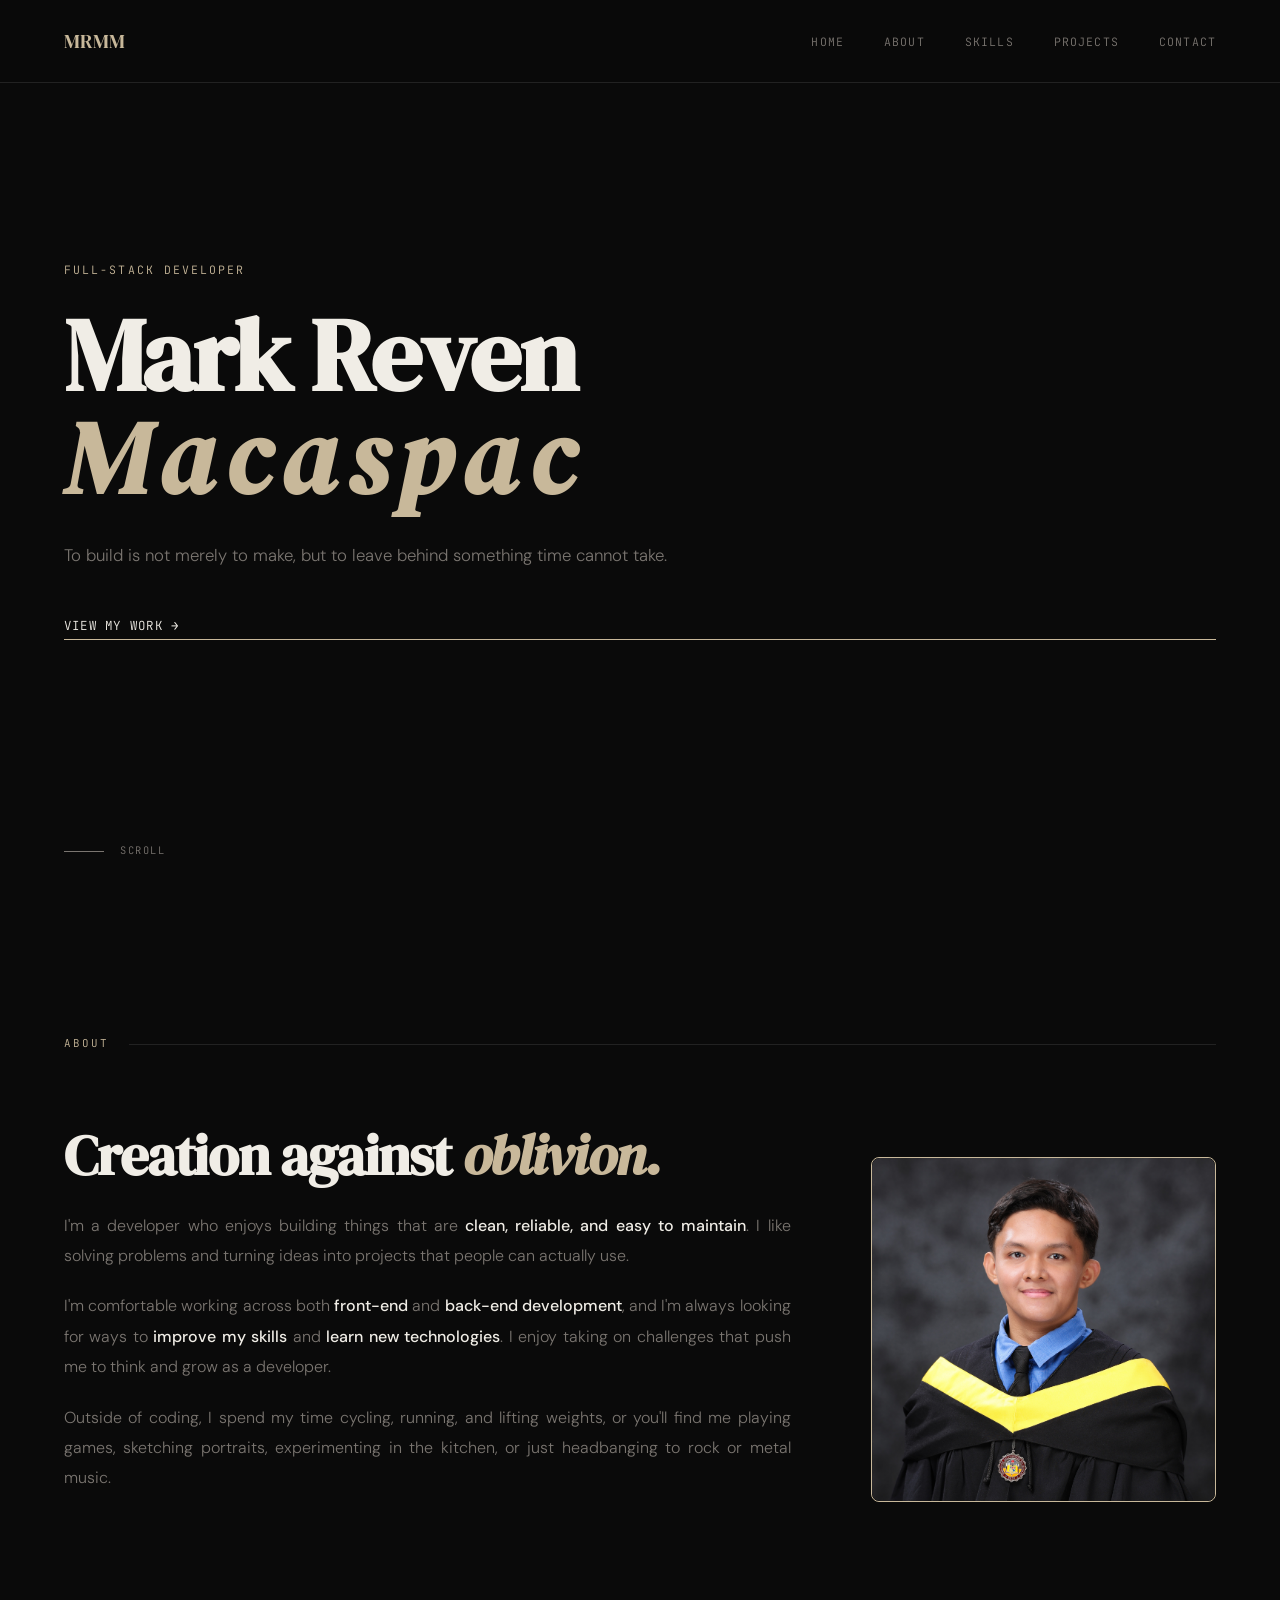
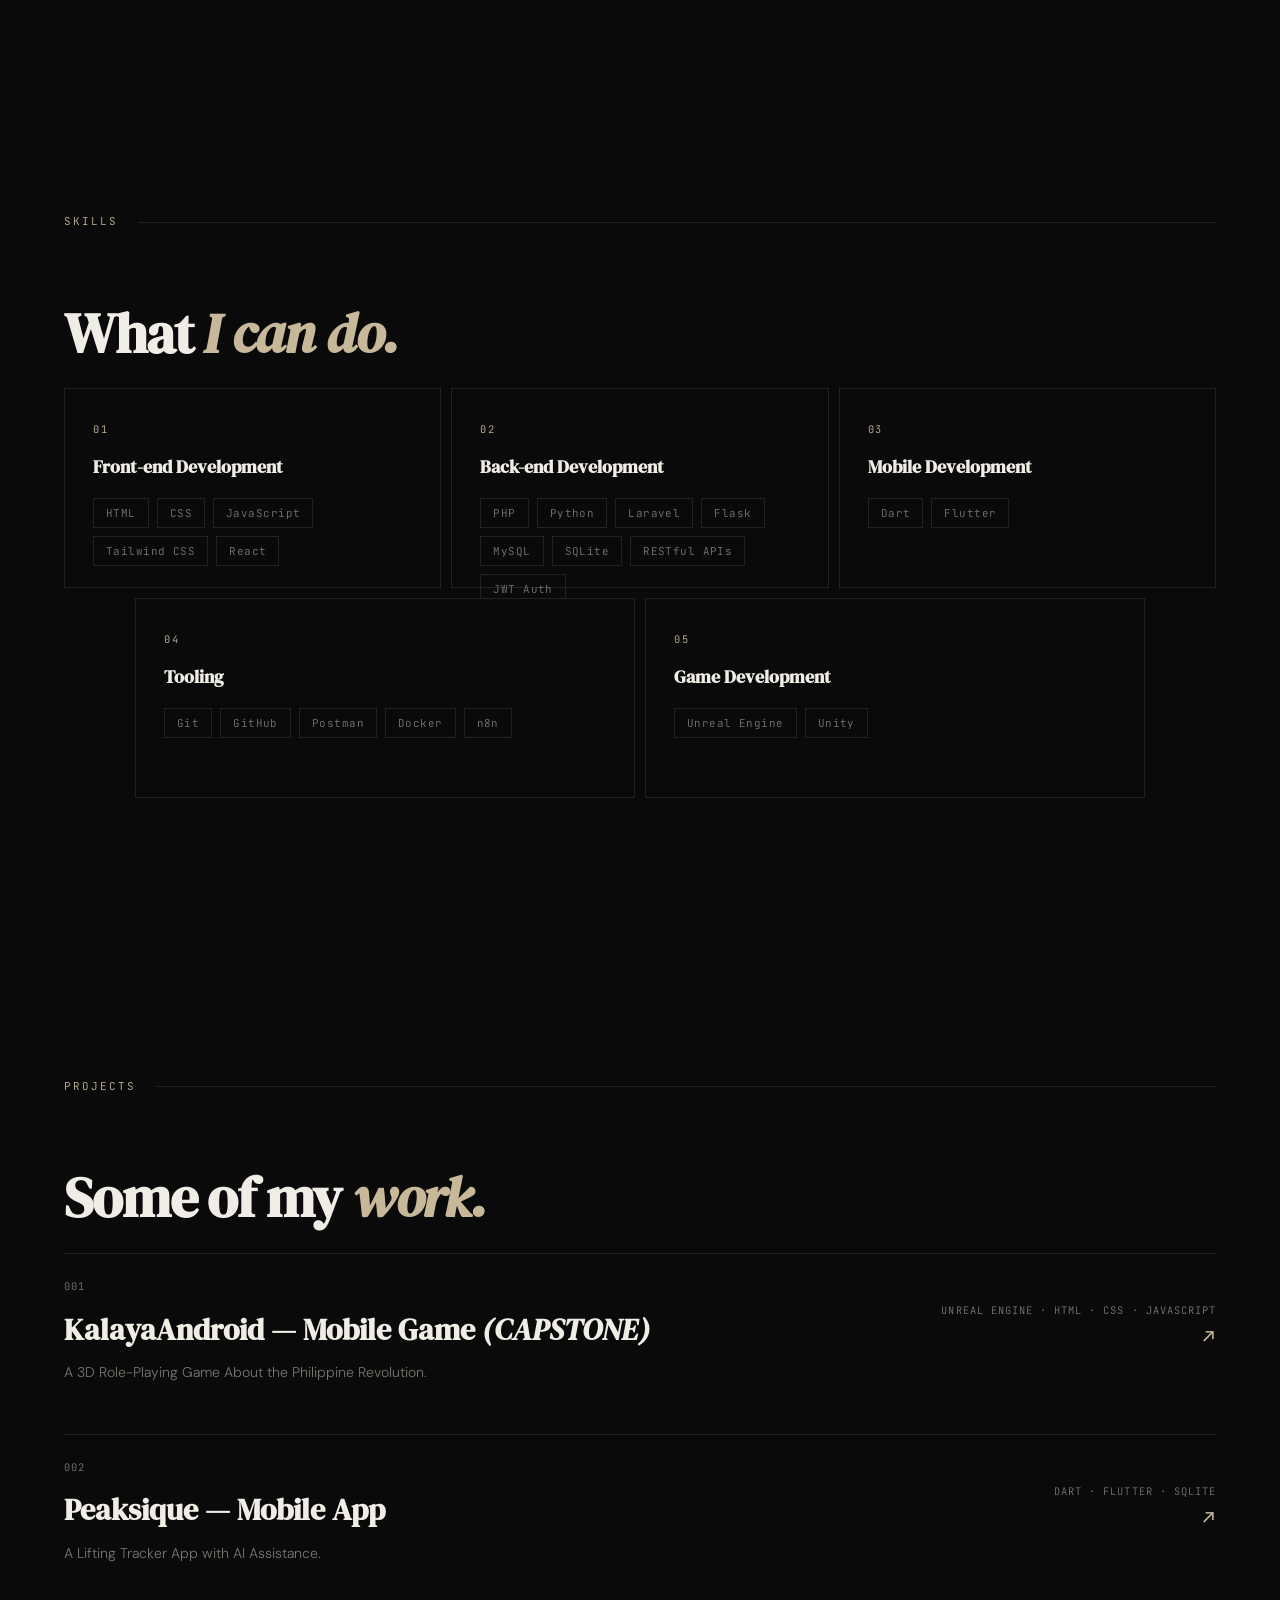
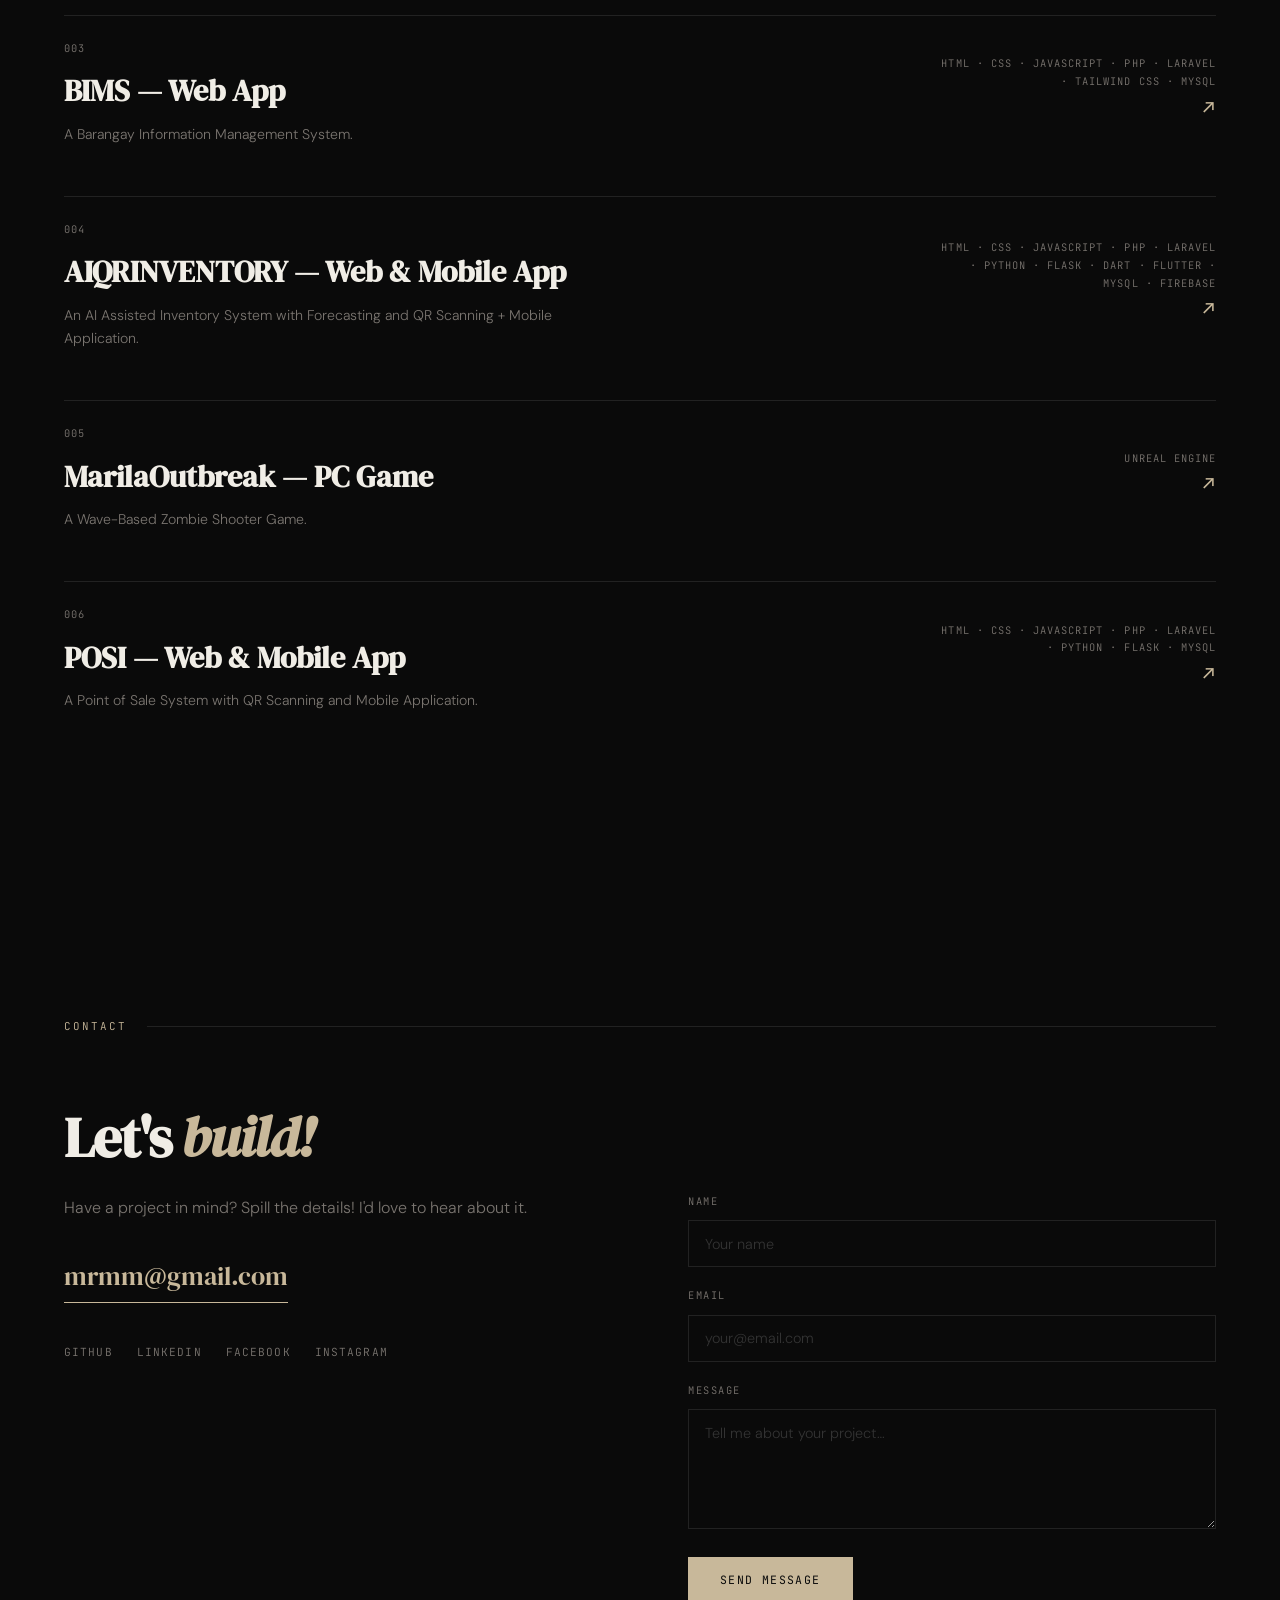
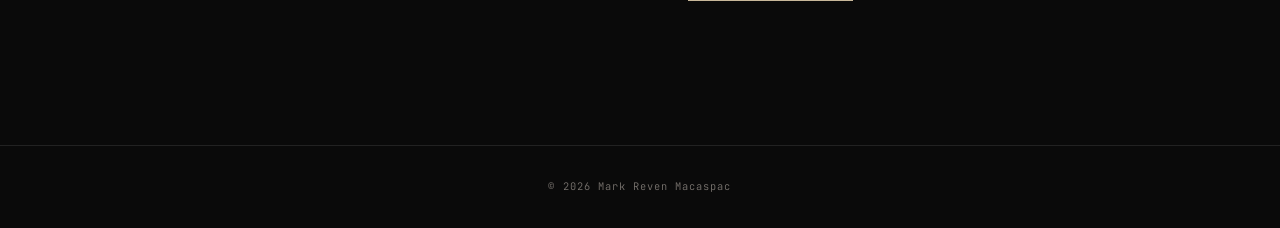
==== public/index.html @ c31ffb67 "simple loader" ====
<!DOCTYPE html>
<html lang="en">
<head>
    <meta charset="UTF-8">
    <meta name="viewport" content="width=device-width, initial-scale=1.0">
    <title>Portfolio — Mark Reven Macaspac </title>
    <link rel="preconnect" href="https://fonts.googleapis.com">
    <link href="https://fonts.googleapis.com/css2?family=DM+Serif+Display:ital@0;1&family=DM+Sans:wght@300;400;500&family=JetBrains+Mono:wght@400;500&display=swap" rel="stylesheet">
    <link rel="stylesheet" href="./styles/main.css">

</head>
<body>
    <div id="loader">
        <div class="loader-inner">
            <span class="loader-logo">MRMM</span>
            <div class="loader-bar-track">
                <div class="loader-bar-fill"></div>
            </div>
        </div>
    </div>
   <nav>
        <a href="#home" class="nav-logo">MRMM</a>
        <button class="nav-burger" aria-label="Toggle menu" aria-expanded="false">
            <span></span><span></span><span></span>
        </button>
        <ul class="nav-links">
            <li><a href="#home">Home</a></li>
            <li><a href="#about">About</a></li>
            <li><a href="#skills">Skills</a></li>
            <li><a href="#projects">Projects</a></li>
            <li><a href="#contact">Contact</a></li>
        </ul>
    </nav>

    <section id="home">
        <p class="home-title">Full-stack Developer</p>
        <h1 class="home-name">Mark Reven <em>Macaspac</em></h1>
        <p class="home-description">To build is not merely to make, but to leave behind something time cannot take.</p>
        <a href="#projects" class="home-button">VIEW MY WORK →</a>
        <div class="home-scroll">scroll</div>
    </section>
    
    <section id="about">
        <div class="section-rule"><div class="section-name">About</div></div>
        
        <div class="about-grid">
            
            <div class="about-text">
                <h2 class="section-heading">Creation against<em> oblivion.</em></h2>
                <p>I'm a developer who enjoys building things that are <strong> clean, reliable, and easy to maintain</strong>. I like solving problems and turning ideas into projects that people can actually use.</p>
                <p>I'm comfortable working across both <strong> front-end</strong> and <strong> back-end development</strong>, and I'm always looking for ways to <strong> improve my skills</strong> and <strong> learn new technologies</strong>. I enjoy taking on challenges that push me to think and grow as a developer.</p>
                <p>Outside of coding, I spend my time cycling, running, and lifting weights, or you'll find me playing games, sketching portraits, experimenting in the kitchen, or just headbanging to rock or metal music.</p>
            </div>
            <div class="about-image">
                <img src="./img/GradPic1x1.jpg" alt="Mark Reven Macaspac">
            </div>
        </div>
    </section>

    <section id="skills">
        <div class="section-rule"><div class="section-name">Skills</div></div>
        <h2 class="section-heading">What <em>I can do.</em></h2>
        <div class="skills-grid">
           
            <div class="skills-card">
                <p class="skills-card-num">01</p>
                <h3 class="skills-card-title">Front-end Development</h3>
                <div class="skills-tags">
                    <span class="skills-tag">HTML</span>
                    <span class="skills-tag">CSS</span>
                    <span class="skills-tag">JavaScript</span>
                    <span class="skills-tag">Tailwind CSS</span>
                    <span class="skills-tag">React</span>
                </div>
            </div>
            <div class="skills-card">
                <p class="skills-card-num">02</p>
                <h3 class="skills-card-title">Back-end Development</h3>
                <div class="skills-tags">
                    <span class="skills-tag">PHP</span>
                    <span class="skills-tag">Python</span>
                    <span class="skills-tag">Laravel</span>
                    <span class="skills-tag">Flask</span>
                    <span class="skills-tag">MySQL</span>
                    <span class="skills-tag">SQLite</span>
                    <span class="skills-tag">RESTful APIs</span>
                    <span class="skills-tag">JWT Auth</span>
                </div>
            </div>
            <div class="skills-card">
                <p class="skills-card-num">03</p>
                <h3 class="skills-card-title">Mobile Development</h3>
                <div class="skills-tags">
                    <span class="skills-tag">Dart</span>
                    <span class="skills-tag">Flutter</span>
                </div>
            </div>
            
            <div class="skills-card-row2">
                <div class="skills-card" id="tooling">
                    <p class="skills-card-num">04</p>
                    <h3 class="skills-card-title">Tooling</h3>
                    <div class="skills-tags">
                        <span class="skills-tag">Git</span>
                        <span class="skills-tag">GitHub</span>
                        <span class="skills-tag">Postman</span>
                        <span class="skills-tag">Docker</span>
                        <span class="skills-tag">n8n</span>
                    </div>
                </div>
                <div class="skills-card" id="game-dev">
                    <p class="skills-card-num">05</p>
                    <h3 class="skills-card-title">Game Development</h3>
                    <div class="skills-tags">
                        <span class="skills-tag">Unreal Engine</span>
                        <span class="skills-tag">Unity</span>
                    </div>
                </div>
            </div>
        </div>
    </section>

    <section id="projects">
        <div class="section-rule"><div class="section-name">Projects</div></div>
        <h2 class="section-heading">Some of my <em>work.</em></h2>
        <div class="projects-list">
            <div class="project-item">
                <div class="project-summary">
                    <div>
                        <p class="project-num">001</p>
                        <h3 class="project-name">KalayaAndroid — Mobile Game <em> (CAPSTONE)</em></h3>
                        <p class="project-desc">A 3D Role-Playing Game About the Philippine Revolution.</p>
                    </div>
                    <div class="project-tags">
                        <span class="project-stack">Unreal Engine · HTML · CSS  · Javascript</span>
                        <span class="project-arrow">↗</span>
                    </div>
                </div>
                <div class="project-preview">
                    <div class="preview-gallery-horizontal">
                        <img src="./img/kalayaandroidhome.png" alt="Pic">
                    </div>
                    <div class="preview-info">
                        <div class="preview-header">
                            <h3 class="preview-title">001 / MOBILE GAME (CAPSTONE)</h3>
                            <h2>KalayaAndroid</h2>
                            <p>A 3D Role-Playing Game About the Philippine Revolution.</p>
                        </div>
                        <div class="preview-about">
                            <h3 class="preview-title">About</h3>
                            <p>KalayaAndroid is an offline 3D RPG inspired by the events of the Philippine Revolution during the Spanish colonial period. Players explore historical settings, interact with characters, and experience story-driven gameplay that aims to promote awareness of Philippine history through interactive entertainment.</p>
                        </div>
                        <div class="preview-stack">
                            <h3 class="preview-title">Stack</h3>
                            <div class="stack-tags">
                                <span class="stack-tag">Unreal Engine</span>
                                <span class="stack-tag">HTML</span>
                                <span class="stack-tag">CSS</span>
                                <span class="stack-tag">Javascript</span>
                            </div>
                        </div>
                        <div class="preview-btn">
                            <a href="https://kalayaandroid.netlify.app/" class="btn-demo" target="_blank">🔗 Live Demo</a>
                        </div>
                    </div>
                </div>
            </div>
            <div class="project-item">
                <div class="project-summary">
                    <div>
                        <p class="project-num">002</p>
                        <h3 class="project-name">Peaksique — Mobile App</h3>
                        <p class="project-desc">A Lifting Tracker App with AI Assistance.</p>
                    </div>
                    <div class="project-tags">
                        <span class="project-stack">Dart · Flutter · SQLite</span>
                        <span class="project-arrow">↗</span>
                    </div>
                </div>
                <div class="project-preview">
                    <div class="preview-gallery-vertical">
                        <img src="./img/peaksiqueopen.jpg" alt="Pic">
                    </div>
                    <div class="preview-info">
                        <div class="preview-header">
                            <h3 class="preview-title">002 / Mobile App</h3>
                            <h2>Peaksique</h2>
                            <p>A Lifting Tracker App with AI Assistance.</p>
                        </div>
                        <div class="preview-about">
                            <h3 class="preview-title">About</h3>
                            <p>Peaksique is a fitness companion designed to help users track workouts, monitor progress, and organize training sessions. The application provides AI-assisted guidance and stores workout history locally for offline access.</p>
                        </div>
                        <div class="preview-stack">
                            <h3 class="preview-title">Stack</h3>
                            <div class="stack-tags">
                                <span class="stack-tag">Dart</span>
                                <span class="stack-tag">Flutter</span>
                                <span class="stack-tag">SQLite</span>
                            </div>
                        </div>
                        <div class="preview-btn">
                            <a class="btn-demo">🔗 Live Demo</a>
                        </div>
                    </div>
                </div>
            </div>
            <div class="project-item">
                <div class="project-summary">
                    <div>
                        <p class="project-num">003</p>
                        <h3 class="project-name">BIMS — Web App</h3>
                        <p class="project-desc">A Barangay Information Management System.</p>
                    </div>
                    <div class="project-tags">
                        <span class="project-stack">HTML · CSS · JavaScript · PHP · Laravel · Tailwind CSS · MySQL</span>
                        <span class="project-arrow">↗</span>
                    </div>
                </div>
                <div class="project-preview">
                    <div class="preview-gallery-horizontal">
                        <img src="./img/bimshome.png" alt="Pic">
                    </div>
                    <div class="preview-info">
                        <div class="preview-header">
                            <h3 class="preview-title">003 / Web App</h3>
                            <h2>BIMS</h2>
                            <p>A Barangay Information Management System.</p>
                        </div>
                        <div class="preview-about">
                            <h3 class="preview-title">About</h3>
                            <p>BIMS is a web-based information system developed to streamline barangay operations and record management. It centralizes resident information and simplifies administrative processes for faster and more efficient services.</p>
                        </div>
                        <div class="preview-stack">
                            <h3 class="preview-title">Stack</h3>
                            <div class="stack-tags">
                                <span class="stack-tag">Unreal Engine</span>
                                <span class="stack-tag">HTML</span>
                                <span class="stack-tag">CSS</span>
                                <span class="stack-tag">Javascript</span>
                            </div>
                        </div>
                        <div class="preview-btn">
                            <a class="btn-demo">🔗 Live Demo</a>
                        </div>
                    </div>
                </div>
            </div>
            <div class="project-item">
                <div class="project-summary">
                    <div>
                        <p class="project-num">004</p>
                        <h3 class="project-name">AIQRINVENTORY — Web & Mobile App</h3>
                        <p class="project-desc">An AI Assisted Inventory System with Forecasting and QR Scanning + Mobile Application.</p>
                    </div>
                    <div class="project-tags">
                        <span class="project-stack">HTML · CSS · JavaScript · PHP · Laravel · Python · Flask · Dart · Flutter · MySQL · Firebase</span>
                        <span class="project-arrow">↗</span>
                    </div>
                </div>
                <div class="project-preview">
                    <div class="preview-gallery-horizontal">
                        <img src="./img/aiqrinventorylogin.png" alt="Pic">
                    </div>
                    <div class="preview-info">
                        <div class="preview-header">
                            <h3 class="preview-title">004 / Web & Mobile App</h3>
                            <h2>AIQRINVENTORY</h2>
                            <p>An AI Assisted Inventory System with Forecasting and QR Scanning + Mobile Application.</p>
                        </div>
                        <div class="preview-about">
                            <h3 class="preview-title">About</h3>
                            <p>AIQRINVENTORY is an inventory management platform that combines AI-powered demand forecasting with QR code technology. The system helps businesses monitor stock levels, predict future demand, and manage inventory through both web and mobile applications.</p>
                        </div>
                        <div class="preview-stack">
                            <h3 class="preview-title">Stack</h3>
                            <div class="stack-tags">
                                <span class="stack-tag">HTML</span>
                                <span class="stack-tag">CSS</span>
                                <span class="stack-tag">Javascript</span>
                                <span class="stack-tag">PHP</span>
                                <span class="stack-tag">Laravel</span>
                                <span class="stack-tag">Python</span>
                                <span class="stack-tag">Flask</span>
                                <span class="stack-tag">Dart</span>
                                <span class="stack-tag">Flutter</span>
                                <span class="stack-tag">MySQL</span>
                                <span class="stack-tag">Firebase</span>
                            </div>
                        </div>
                        <div class="preview-btn">
                            <a class="btn-demo">🔗 Live Demo</a>
                        </div>
                    </div>
                </div>
            </div>
            <div class="project-item">
                <div class="project-summary">
                    <div>
                        <p class="project-num">005</p>
                        <h3 class="project-name">MarilaOutbreak — PC Game</h3>
                        <p class="project-desc">A Wave-Based Zombie Shooter Game.</p>
                    </div>
                    <div class="project-tags">
                        <span class="project-stack">Unreal Engine</span>
                        <span class="project-arrow">↗</span>
                    </div>
                </div>
                <div class="project-preview">
                    <div class="preview-gallery-horizontal">
                        <img src="./img/marilaoutbreakhome.png" alt="Pic">
                    </div>
                    <div class="preview-info">
                        <div class="preview-header">
                            <h3 class="preview-title">005 / PC Game</h3>
                            <h2>MarilaOutbreak</h2>
                            <p>A Wave-Based Zombie Shooter Game.</p>
                        </div>
                        <div class="preview-about">
                            <h3 class="preview-title">About</h3>
                            <p>MarilaOutbreak is a survival shooter where players defend themselves against increasingly difficult waves of zombies in Marilao public market. The project focuses on gameplay mechanics, enemy AI, and wave progression systems.</p>
                        </div>
                        <div class="preview-stack">
                            <h3 class="preview-title">Stack</h3>
                            <div class="stack-tags">
                                <span class="stack-tag">Unreal Engine</span>
                            </div>
                        </div>
                        <div class="preview-btn">
                            <a class="btn-demo">🔗 Live Demo</a>
                        </div>
                    </div>
                </div>
            </div>
            <div class="project-item">
                <div class="project-summary">
                    <div>
                        <p class="project-num">006</p>
                        <h3 class="project-name">POSI — Web & Mobile App</h3>
                        <p class="project-desc">A Point of Sale System with QR Scanning and Mobile Application.</p>
                    </div>
                    <div class="project-tags">
                        <span class="project-stack">HTML · CSS · JavaScript · PHP · Laravel · Python · Flask · MySQL</span>
                        <span class="project-arrow">↗</span>
                    </div>
                </div>
                <div class="project-preview">
                    <div class="preview-gallery-horizontal">
                        <img src="./img/posilogin.png" alt="Pic">
                    </div>
                    <div class="preview-info">
                        <div class="preview-header">
                            <h3 class="preview-title">006 / Web & Mobile App</h3>
                            <h2>POSI</h2>
                            <p>A Point of Sale System with QR Scanning and Mobile Application.</p>
                        </div>
                        <div class="preview-about">
                            <h3 class="preview-title">About</h3>
                            <p>POSI is a point-of-sale platform designed to simplify sales and inventory operations. The system supports QR-based transactions and provides a mobile companion application for managing products and monitoring sales data.</p>
                        </div>
                        <div class="preview-stack">
                            <h3 class="preview-title">Stack</h3>
                            <div class="stack-tags">
                                <span class="stack-tag">HTML</span>
                                <span class="stack-tag">CSS</span>
                                <span class="stack-tag">Javascript</span>
                                <span class="stack-tag">PHP</span>
                                <span class="stack-tag">Laravel</span>
                                <span class="stack-tag">Python</span>
                                <span class="stack-tag">Flask</span>
                                <span class="stack-tag">Mysql</span>
                        </div>
                        <div class="preview-btn">
                            <a class="btn-demo">🔗 Live Demo</a>
                        </div>
                    </div>
                </div>
            </div>
        </div>
    </section>

    <section id="contact">
        <div class="section-rule"><div class="section-name">Contact</div></div>
        <h2 class="section-heading">Let's <em>build!</em></h2>
        <div class="contact-info">
           <div class="contact-left">
                <p>Have a project in mind? Spill the details! I'd love to hear about it.</p>
                <a href="mailto:mrmm@gmail.com" class="contact-email">mrmm@gmail.com</a>
                <div class="contact-socials">
                    <a href="https://github.com/Feeder029" target="_blank" class="social-links">GitHub</a>
                    <a href="https://linkedin.com/in/mrmmp" target="_blank" class="social-links">LinkedIn</a>
                    <a href="https://www.facebook.com/MRMMP" target="_blank" class="social-links">Facebook</a>
                    <a href="https://www.instagram.com/mrmmpss/" target="_blank" class="social-links">Instagram</a>
                </div>
           </div>
           <div class="contact-form">
                <div>
                    <label class="form-label">Name</label>
                    <input type="text" class="form-input" placeholder="Your name">
                </div>
                <div>
                    <label class="form-label">Email</label>
                    <input type="email" class="form-input" placeholder="your@email.com">
                </div>
                <div>
                    <label class="form-label">Message</label>
                    <textarea class="form-textarea" placeholder="Tell me about your project…"></textarea>
                </div>
                <button class="btn-send">Send message</button>
           </div>
        </div>
    </section>

    <footer>
        <p>&copy; 2026 Mark Reven Macaspac</p>
       
    </footer>

    <script src="./scripts/main.js"></script>
</body>
</html>
---- public/styles/main.css ----
:root {
    --bg: #0A0A0A;
    --surface: #141414;
    --border: #222222;
    --text: #F0EDE6;
    --muted: #7A7570;
    --accent: #C8B89A;
    --font-mono: 'JetBrains Mono', monospace;
    --font-serif: 'DM Serif Display', serif;
}

* {
    box-sizing: border-box;
    margin: 0;
    padding: 0;
}

html {
    scroll-behavior: smooth;
}

body {
    background-color: var(--bg);
    color: var(--text);
    font-family: 'DM Sans', sans-serif;
    font-weight: 300;
    line-height: 1.7;
    overflow-x: hidden;
}

nav {
    position: fixed;
    top: 0;
    left: 0;
    right: 0;
    z-index: 100;
    display: flex;
    justify-content: space-between;
    align-items: center;
    padding: 1.5rem 5vw;
    background-color: rgba(10, 10, 10, 0.88);
    backdrop-filter: blur(10px);
    border-bottom: 1px solid var(--border);
}

.nav-burger {
    display: none;
    flex-direction: column;
    justify-content: center;
    gap: 5px;
    background: none;
    border: none;
    cursor: pointer;
    padding: 4px;
    z-index: 300;
}

.nav-burger span {
    display: block;
    width: 22px;
    height: 1px;
    background: var(--text);
    transition: transform 0.25s ease, opacity 0.25s ease;
    transform-origin: center;
}

.nav-burger.open span:nth-child(1) { 
    transform: translateY(6px) rotate(45deg); 
}
.nav-burger.open span:nth-child(2) { 
    opacity: 0; 
}
.nav-burger.open span:nth-child(3) { 
    transform: translateY(-6px) rotate(-45deg); 
}

.nav-logo {
    font-family: var(--font-serif);
    font-size: 1.25rem;
    color: var(--accent);
    text-decoration: none;
}

.nav-links {
    display: flex;
    gap: 2.5rem;
    list-style: none;
}

.nav-links a{
    font-family: var(--font-mono);
    font-size: 0.72rem;
    letter-spacing: 0.1em;
    text-decoration: none;
    color: var(--muted);
    text-transform: uppercase;
    transition: color 0.2s ease;
}

.nav-links a:hover{
    color: var(--text);
}

#home {
    min-height: 100vh;
    display: flex;
    flex-direction: column;
    justify-content: center;
    padding: 0 5vw;
    position: relative;
    overflow: hidden;
}

.home-title {
    font-family: var(--font-mono);
    font-size: 0.72rem;
    letter-spacing: 0.18em;
    text-transform: uppercase;
    color: var(--accent);
    margin-bottom: 1.5rem;
}

.home-name {
    font-family: var(--font-serif);
    font-size: clamp(3rem, 8vw, 7rem);
    line-height: 1.0;
    letter-spacing: -0.02em;
    color: var(--text);
    max-width: 14ch;
}

.home-name em {
    font-style: italic;
    color: var(--accent);
    letter-spacing: 0.1em;
}

.home-description {
    margin-top: 2rem;
    font-size: 1.05rem;
    max-width: 65ch;
    font-weight: 300;
    line-height: 1.8;
    color: var(--muted);
}

.home-button {
    display: inline-flex;
    align-items: center;
    gap: 0.75rem;
    margin-top: 2.75rem;
    font-family: var(--font-mono);
    font-size: 0.78rem;
    letter-spacing: 0.1em;
    text-transform: uppercase;
    color: var(--text);
    text-decoration: none;
    border-bottom: 1px solid var(--accent);
    padding-bottom: 0.2rem;
    transition: color 0.2s ease, border-color 0.2s ease;
}

.home-button:hover {
    color: var(--accent);
}

.home-scroll {
    position: absolute;
    bottom: 2.5rem;
    left: 5vw;
    display: flex;
    align-items: center;
    gap: 1rem;
    font-family: var(--font-mono);
    font-size: 0.65rem;
    letter-spacing: 0.15em;
    text-transform: uppercase;
    color: var(--muted);
}

.home-scroll::before {
    content: '';
    display: block;
    width: 40px;
    height: 1px;
    background: var(--muted);
}

section {
    padding: 9rem 5vw;
}

.section-rule {
    width: 100%;
    height: 1px;
    background: var(--border);
    margin-bottom: 5rem;
    position: relative;
}

.section-name {
    position: absolute;
    top: -0.6rem;
    left: 0;
    font-family: var(--font-mono);
    font-size: 0.68rem;
    letter-spacing: 0.18em;
    text-transform: uppercase;
    color: var(--accent);
    background: var(--bg);
    padding-right: 1.25rem;
}

.section-heading {
    font-family: var(--font-serif);
    font-size: clamp(2rem, 4.5vw, 3.5rem);
    line-height: 1.1;
    letter-spacing: -0.02em;
    color: var(--text);
    margin-bottom: 1.5rem;
}

.section-heading em {
    font-style: italic;
    color: var(--accent);
}

.about-grid {
    display: flex;
    flex-direction: row;
    gap: 5rem;
    align-items:center;
}

.about-text {
    color: var(--muted);
    font-size: 1rem;
    line-height: 1.9;
    margin-bottom: 1.25rem;
}

.about-text p {
    color: var(--muted);
    font-size: 1rem;
    line-height: 1.9;
    margin-bottom: 1.25rem;
    text-align: justify;
}

.about-text p strong {
    color: var(--text);
    font-weight: 500;
}

.about-image {
    width: 70%;
    aspect-ratio: 1 / 1;
    border-radius: 8px;
    border: 1px solid var(--accent);
    overflow: hidden;
}

.about-image img {
    width: 100%;
    height: 100%;
    object-fit: cover;
    border-radius: 8px;
}

.skills-grid {
    display: grid;
    grid-template-columns: repeat(3, 1fr);
    gap: 10px;
}

.skills-card-row2{
    grid-column: 1 / -1;
    display: flex;
    justify-content:center;
    gap: 10px;
}

#tooling, #game-dev {
    width: 500px;
    height: 200px;
}

.skills-card{
    background: var(--bg);
    padding: 2rem 1.75rem;
    transition: background 0.2s ease;
    border: 1px solid var(--border);
    max-width: 500px;
    max-height: 200px;
    box-sizing: border-box;
}

.skills-card:hover {
    background: var(--surface);
}

.skills-card-num {
    font-family: var(--font-mono);
    font-size: 0.65rem;
    letter-spacing: 0.15em;
    text-transform: uppercase;
    color: var(--accent);
    margin-bottom: 0.75rem;
}

.skills-card-title {
    font-family: var(--font-serif);
    font-size: 1.15rem;
    color: var(--text);
    margin-bottom: 1rem;
}

.skills-tags {
    display: flex;
    flex-wrap: wrap;
    gap: 0.5rem;
}

.skills-tag {
    font-family: var(--font-mono);
    font-size: 0.68rem;
    padding: 0.3rem 0.75rem;
    border: 1px solid var(--border);
    color: var(--muted);
    letter-spacing: 0.04em;
    transition: border-color 0.2s, color 0.2s;
    cursor: default;
}

.skills-tag:hover {
    border-color: var(--accent);
    color: var(--accent);
}

.projects-list {
    display: flex;
    flex-direction: column;
    gap: 1.5rem;
}

.project-summary {
    display: grid;
    grid-template-columns: 3fr 1fr;
    align-items: center;
    padding: 1.5rem 0;
    gap: 2rem;
    cursor: pointer;
    transition: padding-left 0.25s;
}

.project-summary:first-child {
    border-top: 1px solid var(--border);
}

.project-summary:hover {
    padding-left: 1rem;
}

.project-num {
    font-family: var(--font-mono);
    font-size: 0.65rem;
    color: var(--muted);
    margin-bottom: 0.5rem;
    letter-spacing: 0.1em;
}

.project-name {
    font-family: var(--font-serif);
    font-size: clamp(1.3rem, 2.5vw, 1.9rem);
    color: var(--text);
    transition: color 0.2s;
}

.project-summary:hover .project-name {
    color: var(--accent);
}

.project-desc{
    font-size: 0.88rem;
    color: var(--muted);
    margin-top: 0.35rem;
    max-width: 55ch;
}

.project-tags {
    text-align: right;
}

.project-tags {
    font-family: var(--font-mono);
    font-size: 0.65rem;
    letter-spacing: 0.1em;
    text-transform: uppercase;
    color: var(--muted);
    display: block;
    margin-bottom: 0.5rem;
}

.project-arrow{
    font-size: 1.2rem;
    color: var(--accent);
    display: block;
    transition: transform 0.2s;
}

.project-summary:hover .project-arrow {
    transform: translate(4px, -4px);
}

.project-preview{
    display: grid;
    border-top: 1px solid var(--border); 
    grid-template-columns: 1fr 1fr;
    text-align: left;
    align-items: start;
    justify-items: center;
    gap: 10px;
    padding: 0;
    transition: max-height .5s ease, opacity .3s ease, padding .5s ease;
    overflow: hidden;
    opacity: 0;
    max-height: 0;
}

.project-item.active .project-preview {
    opacity: 1;
    max-height: 1000px;
    padding: 2.5rem 0;
}

.preview-gallery-horizontal {
    width: 70%;
    aspect-ratio: 1.5 / 1;
    border-radius: 8px;
    border: 1px solid var(--muted);
    overflow: hidden;
}

.preview-gallery-vertical    {
    width: 40%;
    aspect-ratio: 1 / 1.5;
    border-radius: 8px;
    border: 1px solid var(--muted);
    overflow: hidden;
}

.project-preview img {
    width: 100%;
    height: 100%;
    object-fit: fill;
    border-radius: 8px;
}

.preview-info{
    display: flex;
    flex-direction: column;
    gap: 10px;
    
}

.preview-title {
    font-family: var(--font-mono);
    font-size: 1rem;
    color: var(--muted);
    text-transform: uppercase;
    letter-spacing: 0.1em;
}

.preview-header, .preview-about, .preview-stack {
    border-bottom: 1px solid var(--border); 
}

.preview-header h2{
    font-family: var(--font-serif);
    font-size: clamp(1.3rem, 2.5vw, 1.9rem);
    color: var(--accent);
    transition: color 0.2s;
}

.preview-info p{
    color: var(--text);
    font-size: 1rem;
    line-height: 1.9;
    margin-bottom: 1.25rem;
    text-align: justify;
}

.stack-tags {
    display: flex;
    flex-wrap: wrap;
    gap: 0.5rem;
    padding: 10px 0;
}

.stack-tag {
    font-family: var(--font-mono);
    font-size: 0.68rem;
    padding: 0.3rem 0.75rem;
    border: 1px solid var(--border);
    color: var(--muted);
    letter-spacing: 0.04em;
    transition: border-color 0.2s, color 0.2s;
    cursor: default;
}

.stack-tag:hover {
    border-color: var(--accent);
    color: var(--accent);
}

.preview-btn {
    padding: 10px 0;
}

.btn-demo {
    background: var(--bg);
    color: var(--text);
    border: 1px solid var(--text);
    font-family: var(--font-mono);
    font-size: 0.72rem;
    letter-spacing: 0.12em;
    text-transform: uppercase;
    padding: 0.9rem 2rem;
    cursor: pointer;
    transition: opacity 0.2s;
    text-decoration: none;
}

.contact-info{
    display: grid;
    grid-template-columns: 1fr 1fr;
    gap: 6rem;
    align-items: start;
}

.contact-left p {
    color: var(--muted);
    font-size: 1rem;
    line-height: 1.9;
    margin-bottom: 2rem;
}

.contact-email {
    font-family: var(--font-serif);
    font-size: clamp(1.1rem, 2.5vw, 1.6rem);
    color: var(--accent);
    text-decoration: none;
    border-bottom: 1px solid var(--accent);
    padding-bottom: 0.2rem;
    transition: opacity 0.2s;
    display: inline-block;
}

.contact-email:hover {
    opacity: 0.8;
}

.contact-socials {
    display: flex;
    gap: 1.5rem;
    margin-top: 2.5rem;
}

.social-links {
    font-family: var(--font-mono);
    font-size: 0.7rem;
    letter-spacing: 0.1em;
    text-transform: uppercase;
    color: var(--muted);
    text-decoration: none;
    border-bottom: 1px solid transparent;
    padding-bottom: 0.1rem;
    transition: color 0.2s, border-color 0.2s;
}

.social-links:hover {
    color: var(--accent);
    border-color: var(--accent);
}

.contact-form {
    display: flex;
    flex-direction: column;
    gap: 1.25rem;
}

.form-label {
    display: block;
    font-family: var(--font-mono);
    font-size: 0.65rem;
    letter-spacing: 0.15em;
    text-transform: uppercase;
    color: var(--muted);
    margin-bottom: 0.6rem;
}

.form-input, .form-textarea {
    width: 100%;
    background: transparent;
    border: 1px solid var(--border);
    color: var(--text);
    font-family: 'DM Sans', sans-serif;
    font-size: 0.9rem;
    font-weight: 300;
    padding: 0.85rem 1rem;
    outline: none;
    transition: border-color 0.2s;
}

.form-input:focus, .form-textarea:focus { 
    border-color: var(--accent); 
}
.form-textarea { 
    resize: vertical; min-height: 120px; 
}
.form-input::placeholder, .form-textarea::placeholder { 
    color: #333; 
}

.btn-send {
    align-self: flex-start;
    background: var(--accent);
    color: var(--bg);
    border: none;
    font-family: var(--font-mono);
    font-size: 0.72rem;
    letter-spacing: 0.12em;
    text-transform: uppercase;
    padding: 0.9rem 2rem;
    cursor: pointer;
    transition: opacity 0.2s;
}

footer {
    border-top: 1px solid var(--border);
    padding: 2rem 5vw;
    display: flex;
    justify-content: center;
    align-items: center;
}

footer p {
    font-family: var(--font-mono);
    font-size: 0.65rem;
    letter-spacing: 0.1em;
    color: var(--muted);
}

#loader {
    position: fixed;
    inset: 0;
    z-index: 9999;
    background: var(--bg);
    display: flex;
    align-items: center;
    justify-content: center;
    transition: opacity 0.6s ease, visibility 0.6s ease;
}

#loader.hidden {
    opacity: 0;
    visibility: hidden;
}

.loader-inner {
    display: flex;
    flex-direction: column;
    align-items: center;
    gap: 1.5rem;
}

.loader-logo {
    font-family: var(--font-serif);
    font-size: 2rem;
    color: var(--accent);
    letter-spacing: 0.05em;
}

.loader-bar-track {
    width: 120px;
    height: 1px;
    background: var(--border);
    position: relative;
    overflow: hidden;
}

.loader-bar-fill {
    position: absolute;
    top: 0;
    left: -100%;
    height: 100%;
    width: 100%;
    background: var(--accent);
    animation: load 1.2s ease forwards;
}

@keyframes load {
    to { left: 0; }
}

@media (max-width: 900px) {
 
    nav {
        padding: 1.25rem 4vw;
    }
 
    .nav-links {
        gap: 1.5rem;
    }
 
    #home {
        padding: 0 4vw;
    }
 
    .about-grid {
        flex-direction: column;
        gap: 2.5rem;
    }
 
    .about-image {
        width: 55%;
        align-self: center;
    }

    .skills-grid {
        grid-template-columns: repeat(2, 1fr);
    }
 
    .skills-card-row2 {
        grid-column: 1 / -1;
        justify-content: center;
    }
 
    #tooling,
    #game-dev {
        width: auto;
    }
 
    .project-preview {
        grid-template-columns: 1fr;
        justify-items: start;
    }
 
    .preview-gallery-horizontal {
        width: 100%;
    }
 
    .preview-gallery-vertical {
        width: 55%;
    }
 
    .contact-info {
        grid-template-columns: 1fr;
        gap: 3rem;
    }
}
 
@media (max-width: 600px) {

    .nav-burger {
        display: flex;
    }

    nav {
        padding: 1rem 5vw;
    }

    .nav-links {
        display: none;
        position: fixed;
        top: 57px;
        left: 0;
        right: 0;
        background: rgba(10, 10, 10, 0.97);
        backdrop-filter: blur(10px);
        border-bottom: 1px solid var(--border);
        flex-direction: column;
        align-items: center;
        gap: 0;
        z-index: 200;
        padding: 0;
    }

    .nav-links.open {
        display: flex;
    }

    .nav-links li {
        width: 100%;
        border-top: 1px solid var(--border);
    }

    .nav-links a {
        display: block;
        width: 100%;
        padding: 1.1rem 5vw;
        font-size: 0.72rem;
        letter-spacing: 0.18em;
        text-align: left;
    }

    section {
        padding: 6rem 5vw;
    }

    .section-heading {
        text-align: center;
    }

    #home {
        padding: 0 5vw;
        padding-top: 6rem;
        align-items: center;
        text-align: center;
    }

    .home-name {
        max-width: 100%;
    }

    .home-button {
        align-self: center;
    }

    .home-scroll {
        display: none;
    }

    .about-grid {
        align-items: center;
        text-align: center;
    }

    .about-text p {
        text-align: center;
    }

    .about-image {
        width: 80%;
        align-self: center;
        order: -1;
    }

    .skills-grid {
        grid-template-columns: 1fr;
    }

    .skills-card {
        max-width: 100%;
        max-height: none;
        text-align: center;
    }

    .skills-card-row2 {
        flex-direction: column;
    }

    .skills-tags {
        justify-content: center;
    }

    #tooling,
    #game-dev {
        width: 100%;
        height: auto;
    }

    .project-summary {
        grid-template-columns: 1fr;
        gap: 0.75rem;
        justify-items: center;
    }

    .project-num,
    .project-name,
    .project-desc {
        text-align: center;
    }

    .project-tags {
        text-align: center;
    }

    .project-arrow {
        display: none;
    }

    .preview-gallery-horizontal{
        width: 100%;
        aspect-ratio: 16 / 9;
    }

    .preview-gallery-vertical {
        width: 55%;
        justify-self: center;
        aspect-ratio: 1 / 1.5;
    }

    .preview-info {
        align-items: center;
        text-align: center;
    }

    .preview-info p {
        text-align: center;
    }

    .stack-tags {
        justify-content: center;
    }

    .preview-btn {
        display: flex;
        justify-content: center;
    }

    .contact-left {
        text-align: center;
    }

    .contact-left p {
        text-align: center;
    }

    .contact-socials {
        justify-content: center;
        flex-wrap: wrap;
        gap: 1rem;
    }

    .btn-send,
    .btn-demo {
        width: 100%;
        text-align: center;
    }

    .btn-send {
        align-self: center;
    }
}
 
@media (max-width: 380px) {
 
    .about-image {
        width: 95%;
    }
 
    .contact-info {
        gap: 2rem;
    }
}
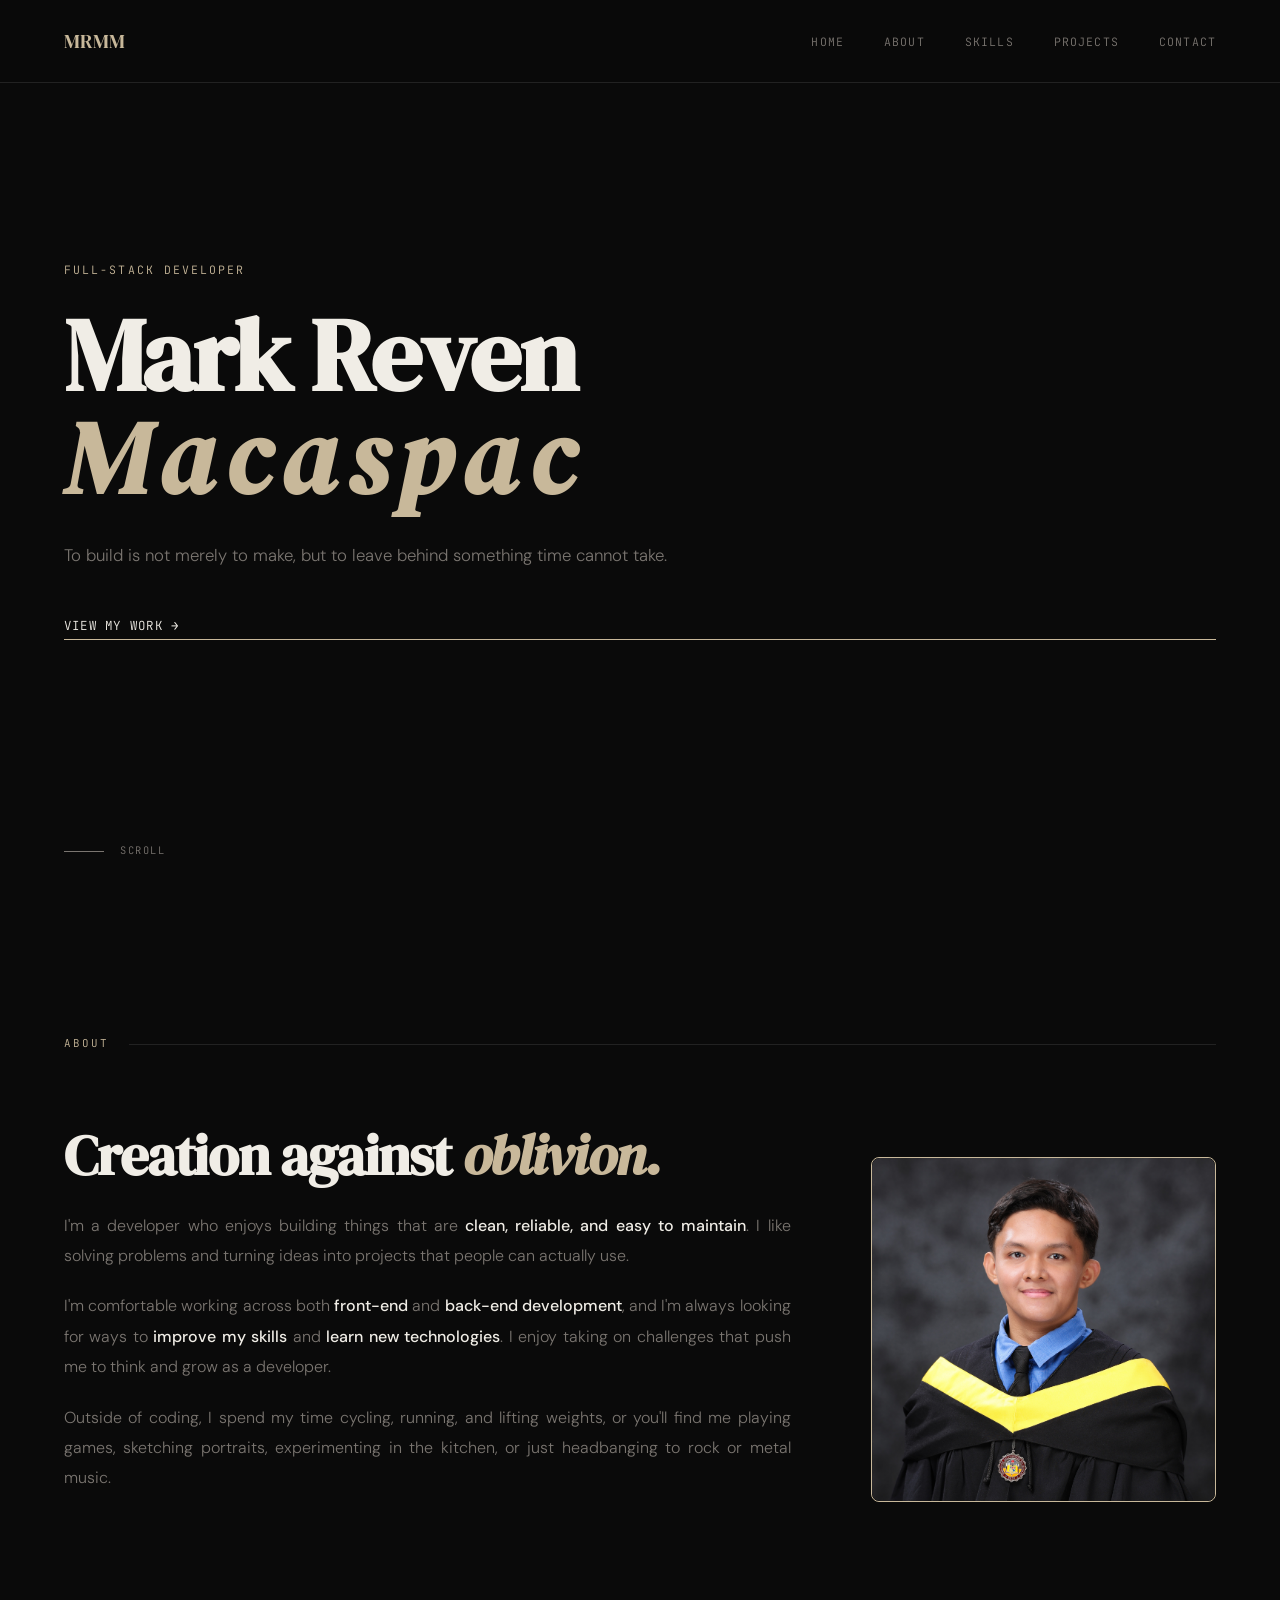
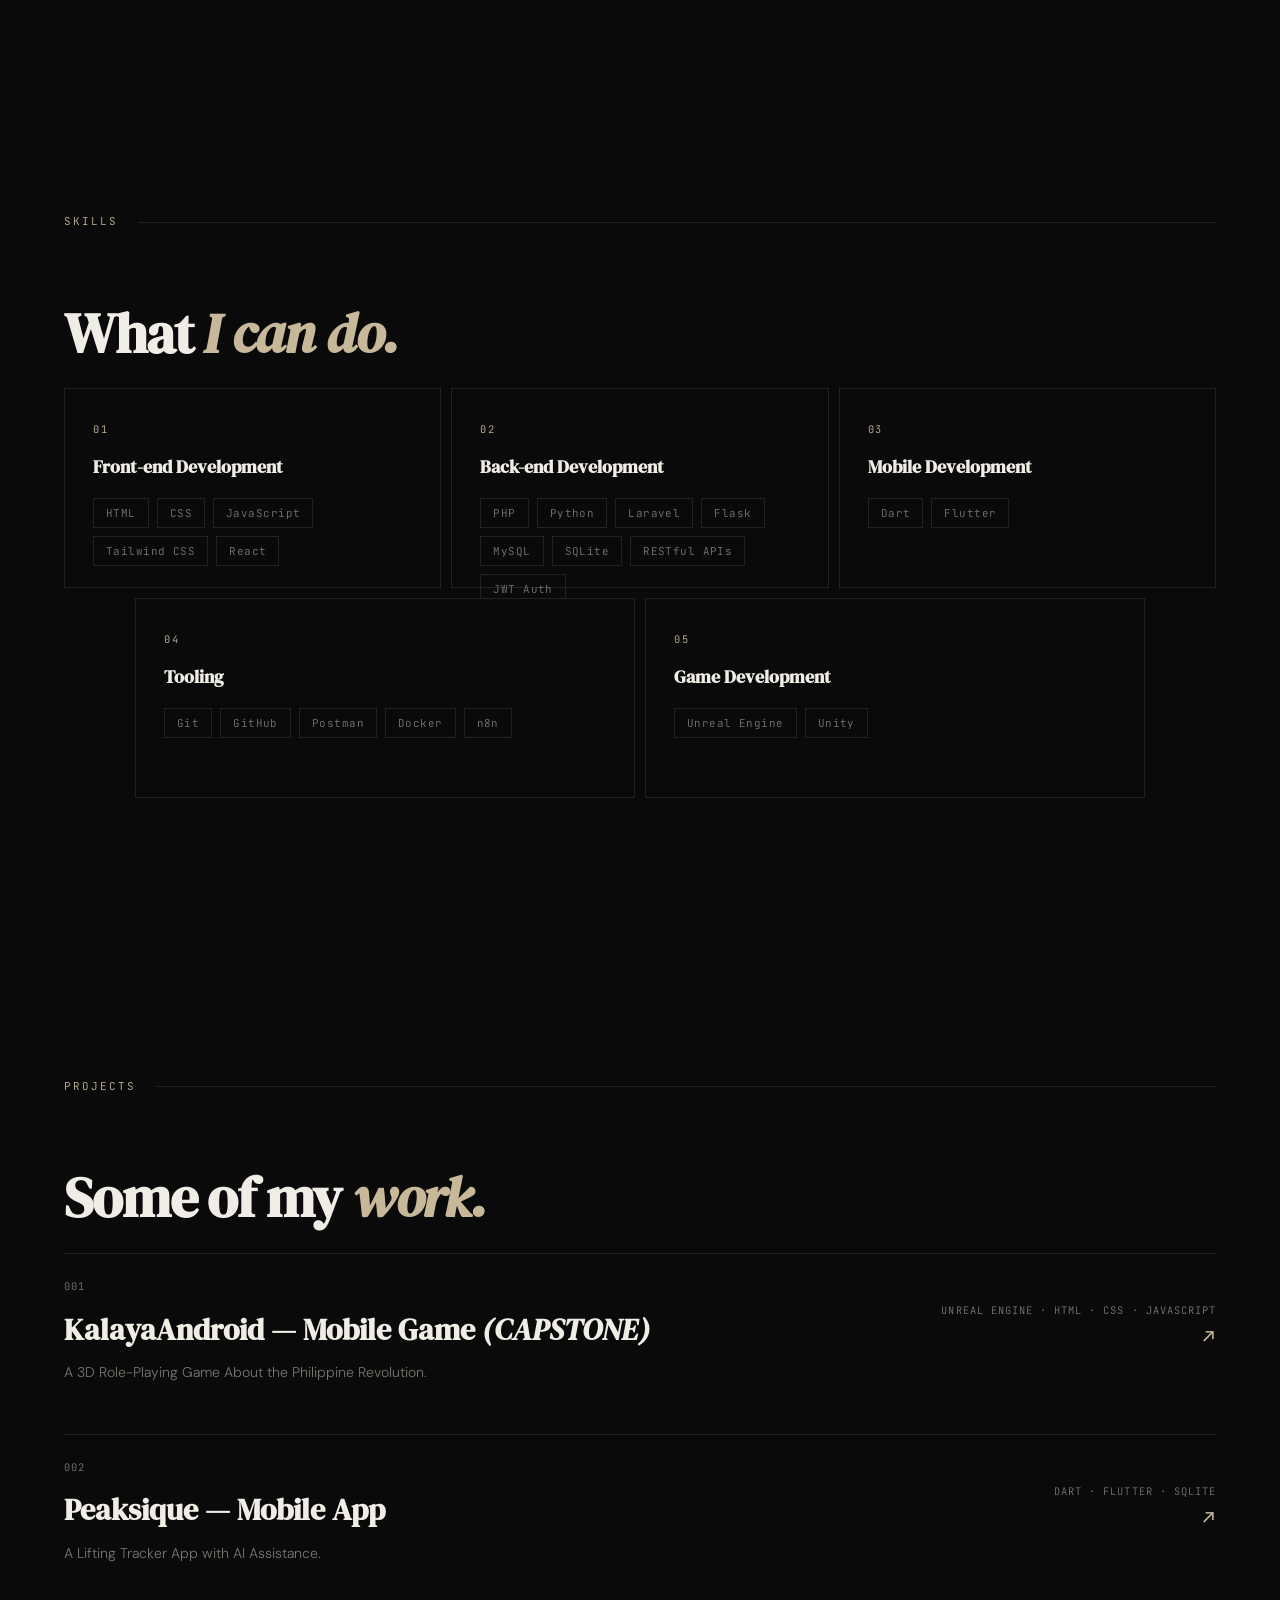
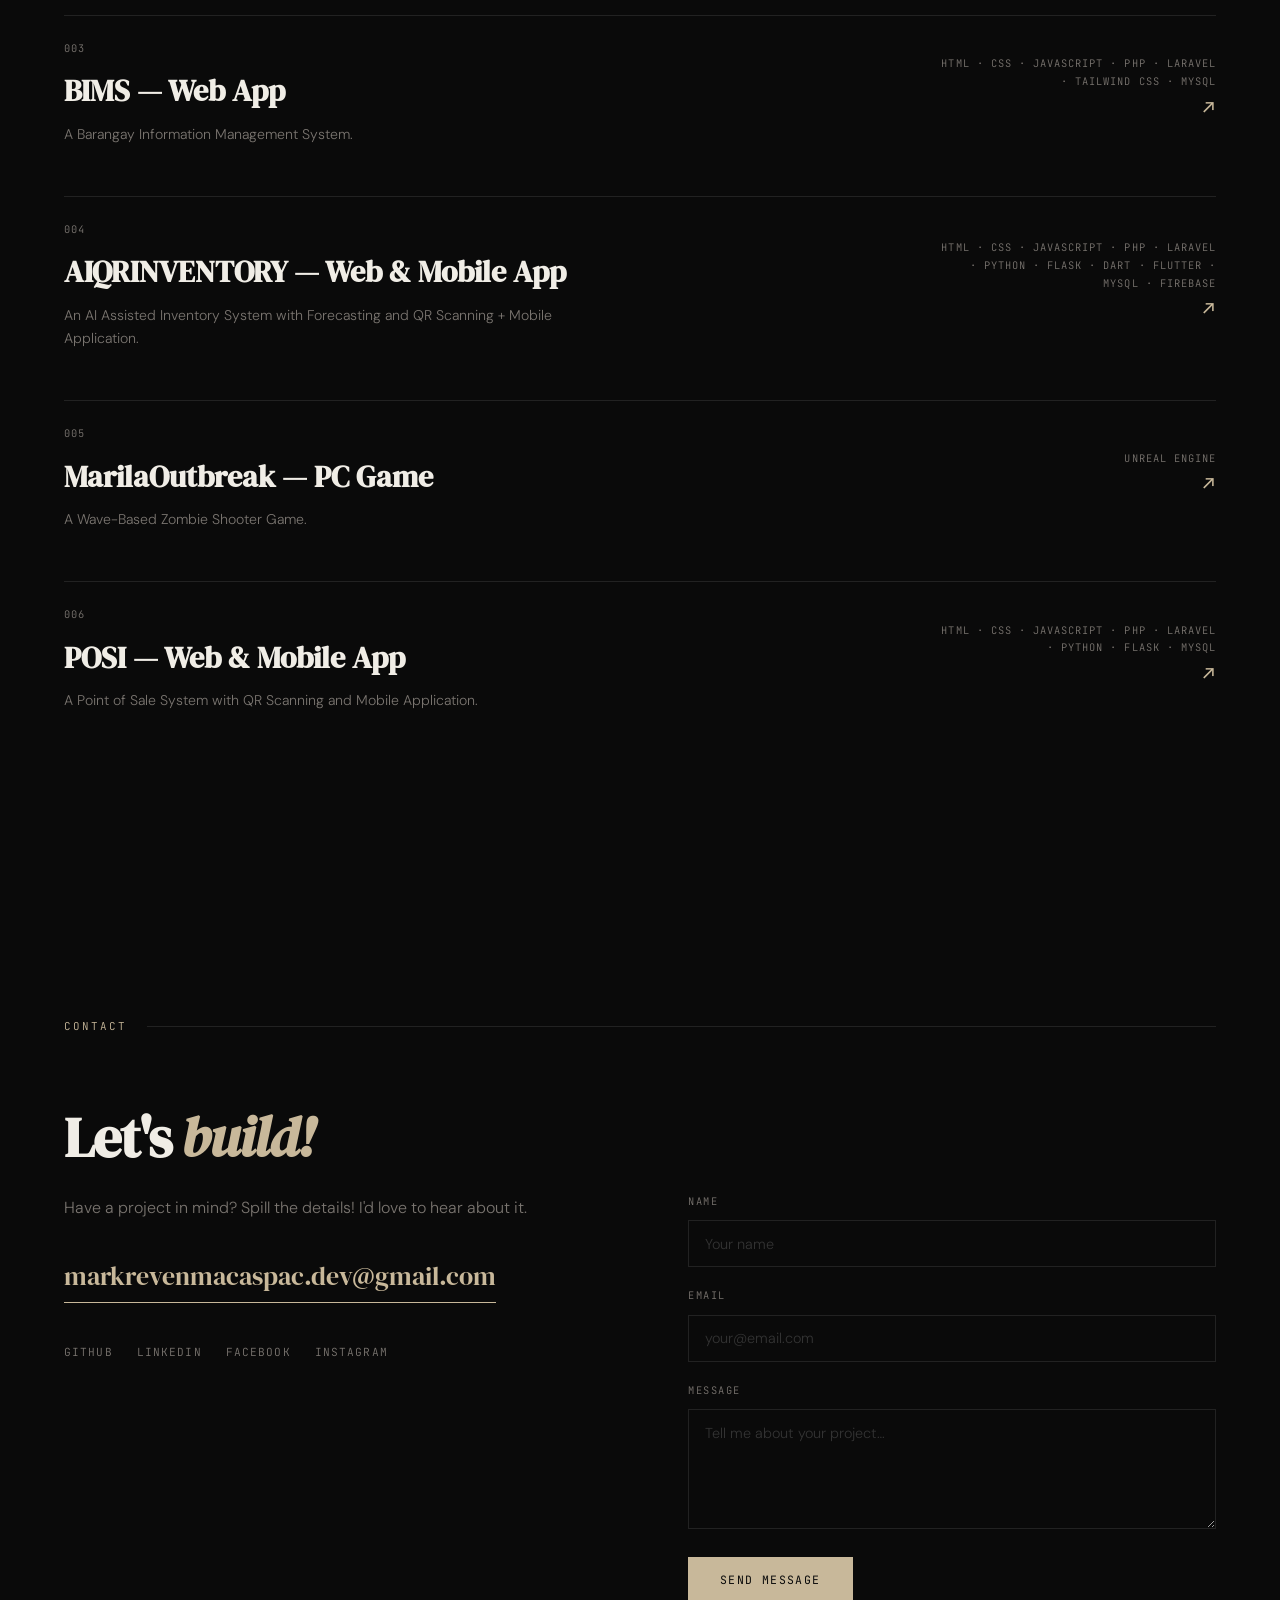
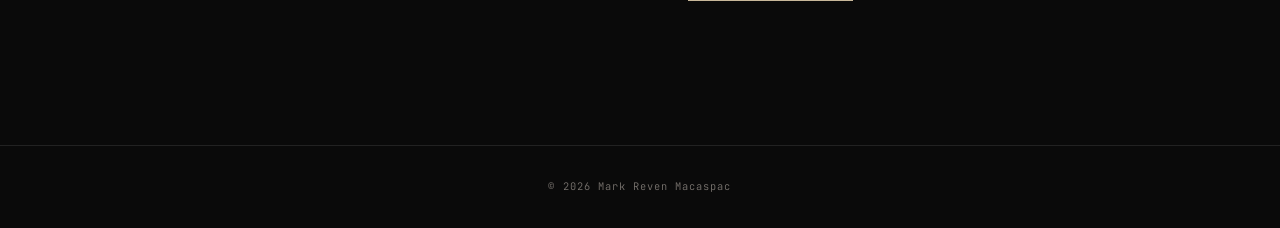
==== commit 51cce0cc: "change info" ====
--- a/public/index.html
+++ b/public/index.html
@@ -6,7 +6,7 @@
     <title>Portfolio — Mark Reven Macaspac </title>
     <link rel="preconnect" href="https://fonts.googleapis.com">
     <link href="https://fonts.googleapis.com/css2?family=DM+Serif+Display:ital@0;1&family=DM+Sans:wght@300;400;500&family=JetBrains+Mono:wght@400;500&display=swap" rel="stylesheet">
-    <link rel="stylesheet" href="./styles/main.css">
+    <link rel="stylesheet" href="./styles/main.css?v=1.0.1">
 
 </head>
 <body>
@@ -234,10 +234,13 @@
                         <div class="preview-stack">
                             <h3 class="preview-title">Stack</h3>
                             <div class="stack-tags">
-                                <span class="stack-tag">Unreal Engine</span>
                                 <span class="stack-tag">HTML</span>
                                 <span class="stack-tag">CSS</span>
                                 <span class="stack-tag">Javascript</span>
+                                <span class="stack-tag">PHP</span>
+                                <span class="stack-tag">Laravel</span>
+                                <span class="stack-tag">Tailwind CSS</span>
+                                <span class="stack-tag">MySQL</span>
                             </div>
                         </div>
                         <div class="preview-btn">
@@ -385,7 +388,7 @@
         <div class="contact-info">
            <div class="contact-left">
                 <p>Have a project in mind? Spill the details! I'd love to hear about it.</p>
-                <a href="mailto:mrmm@gmail.com" class="contact-email">mrmm@gmail.com</a>
+                <a href="mailto:mrmm@gmail.com" class="contact-email">markrevenmacaspac.dev@gmail.com</a>
                 <div class="contact-socials">
                     <a href="https://github.com/Feeder029" target="_blank" class="social-links">GitHub</a>
                     <a href="https://linkedin.com/in/mrmmp" target="_blank" class="social-links">LinkedIn</a>
@@ -406,11 +409,19 @@
                     <label class="form-label">Message</label>
                     <textarea class="form-textarea" placeholder="Tell me about your project…"></textarea>
                 </div>
-                <button class="btn-send">Send message</button>
+                <button class="btn-send" onclick="document.getElementById('popup').classList.add('open')">Send message</button>
            </div>
         </div>
+        
     </section>
-
+        <!-- Temporary -->
+        <div class="popup-overlay" id="popup">
+            <div class="popup-card">
+                <img class="loading-gif" src="./img/cat-ouch.gif" alt="Loading..." />
+                <p>Under Construction.</p>
+                <button onclick="document.getElementById('popup').classList.remove('open')">Dismiss</button>
+            </div>
+        </div>
     <footer>
         <p>&copy; 2026 Mark Reven Macaspac</p>
        
--- a/public/styles/main.css
+++ b/public/styles/main.css
@@ -837,7 +837,7 @@
     }
 
     .about-text p {
-        text-align: center;
+        text-align: justify;
     }
 
     .about-image {
@@ -953,4 +953,52 @@
     .contact-info {
         gap: 2rem;
     }
+}
+
+/* Temporary */
+.popup-overlay {
+  display: none;
+  position: fixed;
+  inset: 0;
+  background: rgba(0, 0, 0, 0.4);
+  z-index: 999;
+  align-items: center;
+  justify-content: center;
+}
+.popup-overlay.open { display: flex; }
+
+.popup-card {
+  background: #fff;
+  background-color: var(--border);
+  border-radius: 12px;
+  padding: 32px 28px 24px;
+  width: 300px;
+  text-align: center;
+  border: none;
+}
+
+.popup-card p {
+  font-size: 16px;
+  font-weight: 500;
+  margin: 0 0 20px;
+  color: var(--text);
+}
+
+.popup-card button {
+  padding: 9px 20px;
+  width: 100%;
+  border: 1px solid #ccc;
+  border-radius: 8px;
+  background: var(--border);
+  font-size: 14px;
+  color: var(--text);
+  cursor: pointer;
+}
+.popup-card button:hover { background: #f5f5f5; }
+
+.popup-card .loading-gif {
+  width: 80px;
+  height: 80px;
+  margin: 0 auto 16px;
+  display: block;
 }
